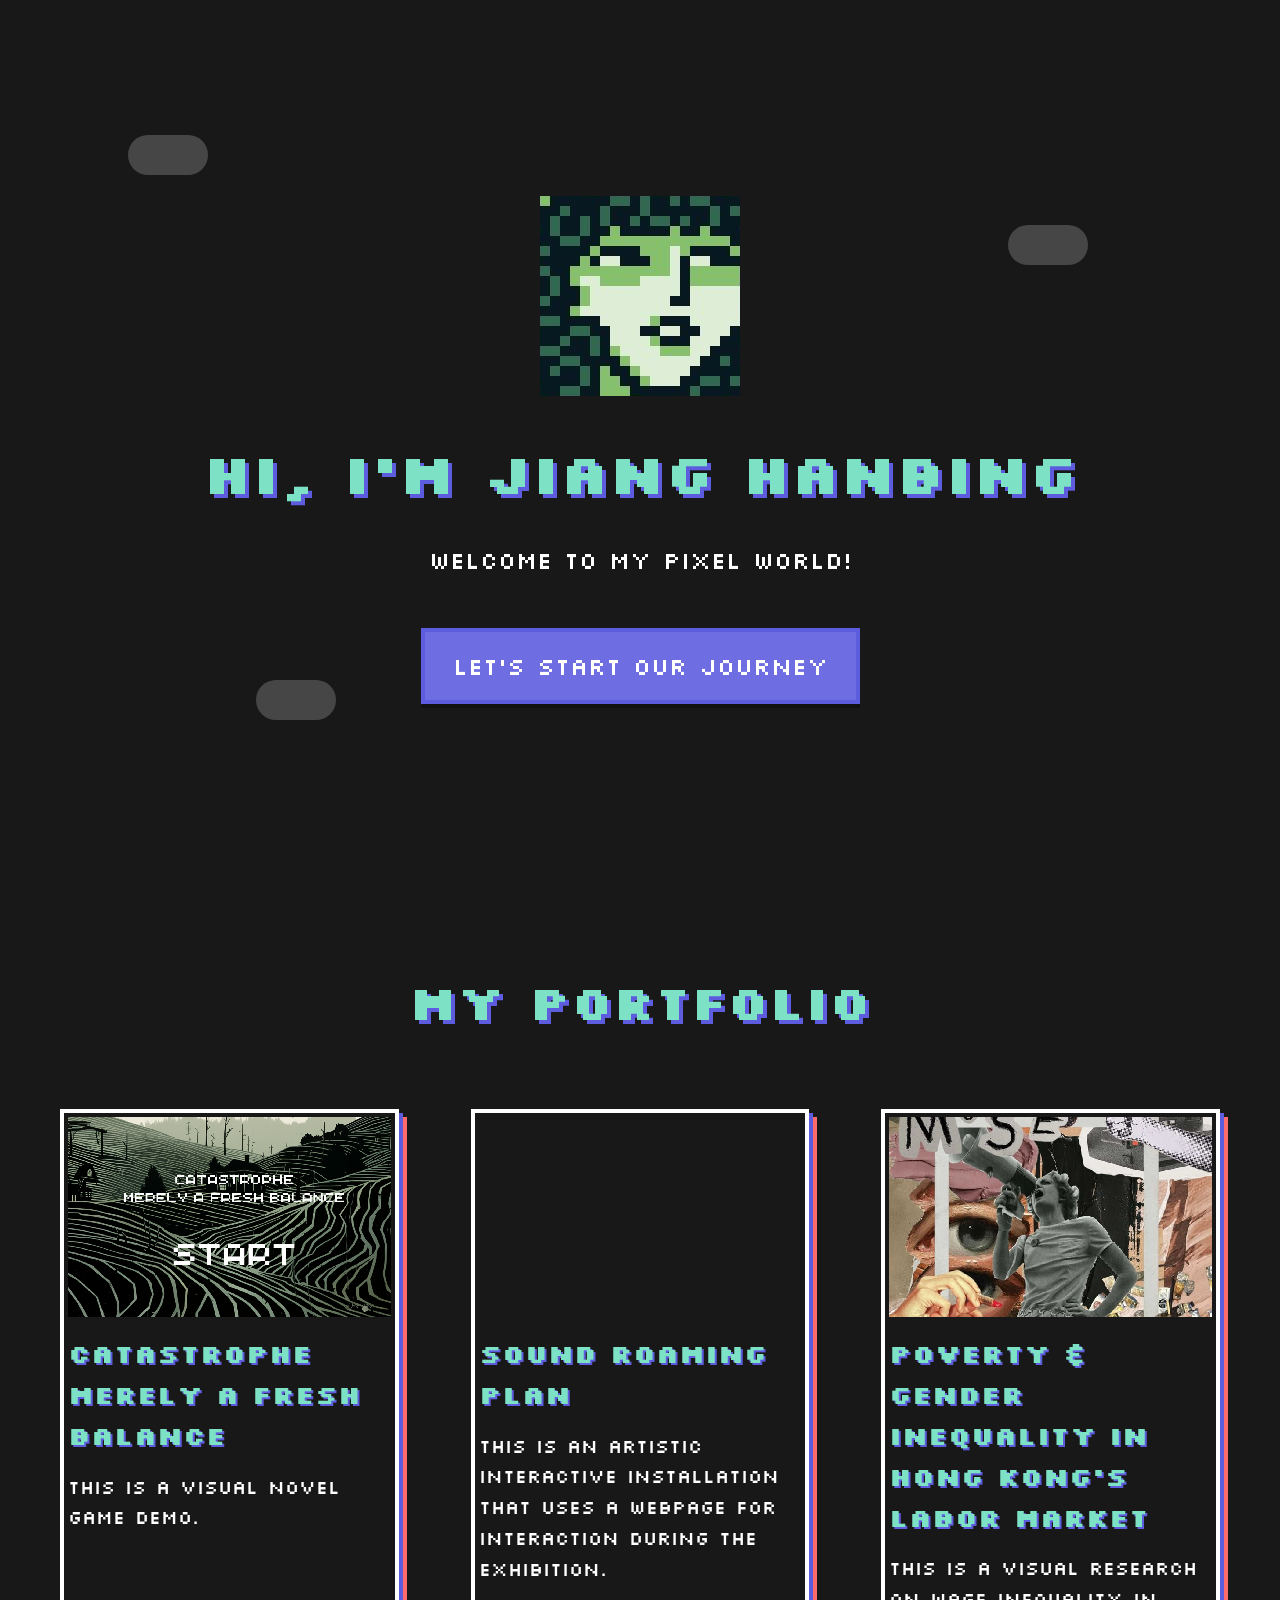
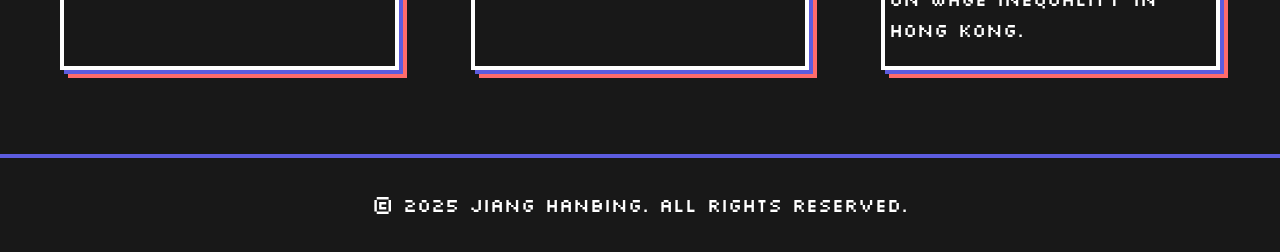
==== index.html @ 6e400071 "Add files via upload" ====
<!DOCTYPE html>
<html lang="en">
<head>
    <meta charset="UTF-8">
    <meta name="viewport" content="width=device-width, initial-scale=1.0">
    <title>JIANG Hanbing | Pixel Portfolio</title>
    <link href="https://fonts.googleapis.com/css2?family=VT323&family=Silkscreen&display=swap" rel="stylesheet">
    <style>
        /* Base Styles */
        :root {
            --primary: #5D5CDE;
            --secondary: #FF6B6B;
            --accent: #7DE1C5;
            --background: #181818;
            --text: #FFFFFF;
            --pixel-size: 4px;
        }
        
        * {
            margin: 0;
            padding: 0;
            box-sizing: border-box;
        }
        
        body {
            font-family: 'Silkscreen', 'VT323', cursive;
            background-color: var(--background);
            color: var(--text);
            line-height: 1.6;
            overflow-x: hidden;
        }
        
        /* Pixel Border */
        .pixel-border {
            position: relative;
            border: var(--pixel-size) solid var(--text);
            box-shadow: 
                var(--pixel-size) var(--pixel-size) 0 0 var(--primary),
                calc(var(--pixel-size) * 2) calc(var(--pixel-size) * 2) 0 0 var(--secondary);
            margin: 20px;
            padding: 20px;
        }
        
        /* Pixel Art Hero Section */
        .hero {
            min-height: 100vh;
            display: flex;
            flex-direction: column;
            justify-content: center;
            align-items: center;
            text-align: center;
            padding: 2rem;
            position: relative;
            overflow: hidden;
        }
        
        .hero::before {
            content: "";
            position: absolute;
            top: 0;
            left: 0;
            width: 100%;
            height: 100%;
            background-image: 
                linear-gradient(to right, var(--background) 1px, transparent 1px),
                linear-gradient(to bottom, var(--background) 1px, transparent 1px);
            background-size: 16px 16px;
            opacity: 0.2;
            z-index: -1;
        }
        
        .hero-title {
            font-size: 3.5rem;
            margin-bottom: 1.5rem;
            color: var(--accent);
            text-shadow: 4px 4px 0 var(--primary);
        }
        
        .hero-subtitle {
            font-size: 1.5rem;
            margin-bottom: 3rem;
            color: var(--text);
        }
        
        /* Pixel Art Button */
        .pixel-button {
            display: inline-block;
            padding: 1.2rem 2rem;
            font-family: 'Silkscreen', 'VT323', cursive;
            font-size: 1.5rem;
            color: var(--text);
            background-color: var(--primary);
            border: none;
            text-decoration: none;
            cursor: pointer;
            position: relative;
            transition: transform 0.1s;
        }
        
        .pixel-button::before {
            content: "";
            position: absolute;
            top: 4px;
            left: 4px;
            right: 4px;
            bottom: 4px;
            background-color: rgba(255, 255, 255, 0.1);
            z-index: 1;
        }
        
        .pixel-button::after {
            content: "";
            position: absolute;
            left: 0;
            top: 100%;
            width: 100%;
            height: 4px;
            background-color: rgba(0, 0, 0, 0.3);
        }
        
        .pixel-button:hover {
            transform: translateY(2px);
        }
        
        .pixel-button:active {
            transform: translateY(4px);
        }
        
        /* Character Sprite */
        .character {
            width: 200px;
            height: 200px;
            margin-bottom: 2rem;
            image-rendering: pixelated;
            background: url('image/image4.jpg') no-repeat center;  
            background-color: var(--secondary);
            display: flex;
            align-items: center;
            justify-content: center;
            color: var(--background);
            font-size: 0.8rem;
        }
        
        /* Portfolio Section */
        .portfolio {
            padding: 4rem 2rem;
            background-color: var(--background);
        }
        
        .portfolio-title {
            font-size: 3rem;
            text-align: center;
            margin-bottom: 3rem;
            color: var(--accent);
            text-shadow: 4px 4px 0 var(--primary);
        }
        
        .portfolio-grid {
            display: grid;
            grid-template-columns: repeat(auto-fill, minmax(280px, 1fr));
            gap: 2rem;
            max-width: 1200px;
            margin: 0 auto;
        }
        
        .portfolio-item {
            border: var(--pixel-size) solid var(--text);
            padding: var(--pixel-size);
            background-color: var(--background);
            transition: transform 0.2s;
        }
        
        .portfolio-item:hover {
            transform: scale(1.05);
        }
        
        .portfolio-image {
            width: 100%;
            height: 200px;
            background-color: var(--primary);
            margin-bottom: 1rem;
            image-rendering: pixelated;
            /* Replace with project images */
            display: flex;
            align-items: center;
            justify-content: center;
            color: var(--text);
            font-size: 0.8rem;
        }
        
        .portfolio-item h3 {
            font-size: 1.6rem;
            margin-bottom: 1rem;
            color: var(--accent);
            text-shadow: 2px 2px 0 var(--primary); 
        }
        
        .portfolio-item p {
            font-size: 1.2rem;
            margin-bottom: 1rem;
        }
        
        /* Responsive Styles */
        @media (max-width: 768px) {
            .hero-title {
                font-size: 2.2rem;
            }
            
            .hero-subtitle {
                font-size: 1.2rem;
            }
            
            .pixel-button {
                font-size: 1.2rem;
                padding: 0.8rem 1.2rem;
            }
            
            .portfolio-title {
                font-size: 2rem;
            }
            
            .portfolio-item h3 {
                font-size: 1.4rem;
            }
            
            .portfolio-item p {
                font-size: 1rem;
            }
        }
        
        /* Footer */
        footer { 
            text-align: center;
            padding: 2rem;
            font-size: 1.2rem;
            color: var(--text);
            border-top: var(--pixel-size) solid var(--primary);
        }
        
        /* Pixel Art Decorations */
        .pixel-cloud {
            position: absolute;
            width: 80px;
            height: 40px;
            background-color: rgba(255, 255, 255, 0.2);
            border-radius: 20px;
        }
        
        .cloud1 {
            top: 15%;
            left: 10%;
            animation: float 15s linear infinite;
        }
        
        .cloud2 {
            top: 25%;
            right: 15%;
            animation: float 18s linear infinite reverse;
        }
        
        .cloud3 {
            bottom: 20%;
            left: 20%;
            animation: float 20s linear infinite;
        }
        
        @keyframes float {
            0% { transform: translateX(0); }
            50% { transform: translateX(100px); }
            100% { transform: translateX(0); }
        }
    </style>
</head>
<body>
    <main>
        <!-- Hero Section -->
        <section class="hero">
            <div class="pixel-cloud cloud1"></div>
            <div class="pixel-cloud cloud2"></div>
            <div class="pixel-cloud cloud3"></div>
            <div class="character"></div>
            
            <h1 class="hero-title">Hi, I'm JIANG Hanbing</h1>
            <p class="hero-subtitle">Welcome to my pixel world!</p>
            
            <a href="#portfolio" class="pixel-button">Let's start our journey</a>
        </section>
        
        <!-- Portfolio Section -->
        <section id="portfolio" class="portfolio">
            <h2 class="portfolio-title">My Portfolio</h2>
            
            <div class="portfolio-grid">
                <!-- Portfolio Item 1 -->
                <a href="project1.html" class="portfolio-item pixel-border" style="display:block; text-decoration:none; color:inherit;">
                    <div class="portfolio-image" style="background: url('image/image1.png') no-repeat center; background-size: cover;"></div>
                    <h3>Catastrophe Merely a fresh balance</h3>
                    <p>This is a visual novel game demo.</p>
                </a>
                
                <!-- Portfolio Item 2 -->
                <a href="project2.html" class="portfolio-item pixel-border" style="display:block; text-decoration:none; color:inherit;">
                    <div class="portfolio-image" style="background: url('image/image2.jpg') no-repeat center; background-size: cover;"></div>
                    <h3>Sound Roaming Plan</h3>
                    <p>This is an artistic interactive installation that uses a webpage for interaction during the exhibition.</p>
                </a>
                
                <!-- Portfolio Item 3 -->
                <a href="project3.html" class="portfolio-item pixel-border" style="display:block; text-decoration:none; color:inherit;">
                    <div class="portfolio-image" style="background: url('image/image6.jpg') no-repeat center; background-size: cover;"></div>
                    <h3>Poverty & Gender Inequality in Hong Kong's Labor Market</h3>
                    <p>This is a visual research on wage inequality in Hong Kong.</p>
                </a>
            </div>
        </section>
        
        <!-- Footer -->
        <footer>
            <p>&copy; 2025 JIANG Hanbing. All rights reserved.</p>
        </footer>
    </main>
</body>
</html>
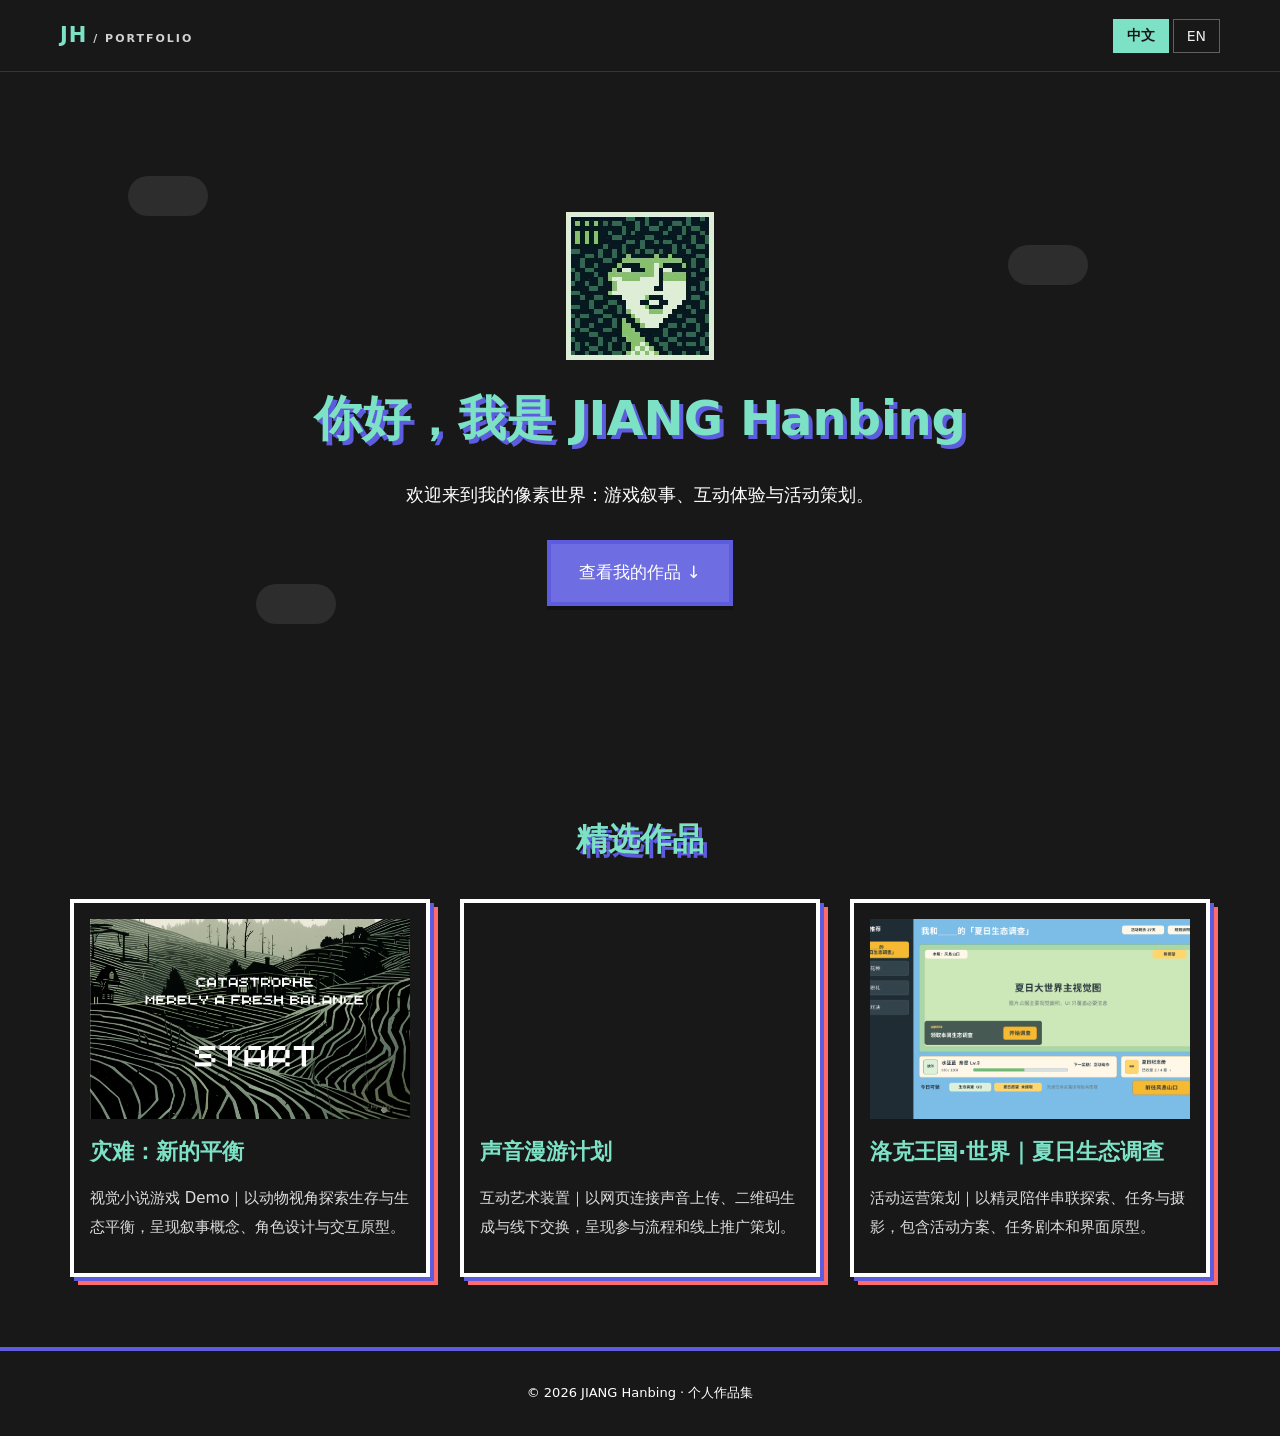
==== commit 0fe60136: "Add files via upload" ====
--- a/index.html
+++ b/index.html
@@ -1,10 +1,9 @@
 <!DOCTYPE html>
-<html lang="en">
+<html lang="zh-Hans">
 <head>
     <meta charset="UTF-8">
     <meta name="viewport" content="width=device-width, initial-scale=1.0">
-    <title>JIANG Hanbing | Pixel Portfolio</title>
-    <link href="https://fonts.googleapis.com/css2?family=VT323&family=Silkscreen&display=swap" rel="stylesheet">
+    <title data-zh="JIANG Hanbing｜个人作品集" data-en="JIANG Hanbing | Pixel Portfolio" >JIANG Hanbing｜个人作品集</title>
     <style>
         /* Base Styles */
         :root {
@@ -270,8 +269,11 @@
             100% { transform: translateX(0); }
         }
     </style>
+<link rel="stylesheet" href="localization.css">
+<script src="language.js" defer></script>
 </head>
 <body>
+<nav class="language-nav" aria-label="Language / 语言"><a class="brand" href="index.html">JH<span> / PORTFOLIO</span></a><div class="language-controls"><button type="button" data-language="zh" aria-pressed="true">中文</button><button type="button" data-language="en" aria-pressed="false">EN</button></div></nav>
     <main>
         <!-- Hero Section -->
         <section class="hero">
@@ -280,43 +282,43 @@
             <div class="pixel-cloud cloud3"></div>
             <div class="character"></div>
             
-            <h1 class="hero-title">Hi, I'm JIANG Hanbing</h1>
-            <p class="hero-subtitle">Welcome to my pixel world!</p>
-            
-            <a href="#portfolio" class="pixel-button">Let's start our journey</a>
+            <h1 data-zh="你好，我是 JIANG Hanbing" data-en="Hi, I&#x27;m JIANG Hanbing"  class="hero-title">你好，我是 JIANG Hanbing</h1>
+            <p data-zh="欢迎来到我的像素世界：游戏叙事、互动体验与活动策划。" data-en="Welcome to my pixel world!"  class="hero-subtitle">欢迎来到我的像素世界：游戏叙事、互动体验与活动策划。</p>
+            
+            <a data-zh="查看我的作品 ↓" data-en="Let&#x27;s start our journey"  href="#portfolio" class="pixel-button">查看我的作品 ↓</a>
         </section>
         
         <!-- Portfolio Section -->
         <section id="portfolio" class="portfolio">
-            <h2 class="portfolio-title">My Portfolio</h2>
+            <h2 data-zh="精选作品" data-en="My Portfolio"  class="portfolio-title">精选作品</h2>
             
             <div class="portfolio-grid">
                 <!-- Portfolio Item 1 -->
                 <a href="project1.html" class="portfolio-item pixel-border" style="display:block; text-decoration:none; color:inherit;">
                     <div class="portfolio-image" style="background: url('image/image1.png') no-repeat center; background-size: cover;"></div>
-                    <h3>Catastrophe Merely a fresh balance</h3>
-                    <p>This is a visual novel game demo.</p>
+                    <h3 data-zh="灾难：新的平衡" data-en="Catastrophe Merely a fresh balance" >灾难：新的平衡</h3>
+                    <p data-zh="视觉小说游戏 Demo｜以动物视角探索生存与生态平衡，呈现叙事概念、角色设计与交互原型。" data-en="This is a visual novel game demo." >视觉小说游戏 Demo｜以动物视角探索生存与生态平衡，呈现叙事概念、角色设计与交互原型。</p>
                 </a>
                 
                 <!-- Portfolio Item 2 -->
                 <a href="project2.html" class="portfolio-item pixel-border" style="display:block; text-decoration:none; color:inherit;">
                     <div class="portfolio-image" style="background: url('image/image2.jpg') no-repeat center; background-size: cover;"></div>
-                    <h3>Sound Roaming Plan</h3>
-                    <p>This is an artistic interactive installation that uses a webpage for interaction during the exhibition.</p>
+                    <h3 data-zh="声音漫游计划" data-en="Sound Roaming Plan" >声音漫游计划</h3>
+                    <p data-zh="互动艺术装置｜以网页连接声音上传、二维码生成与线下交换，呈现参与流程和线上推广策划。" data-en="This is an artistic interactive installation that uses a webpage for interaction during the exhibition." >互动艺术装置｜以网页连接声音上传、二维码生成与线下交换，呈现参与流程和线上推广策划。</p>
                 </a>
                 
                 <!-- Portfolio Item 3 -->
                 <a href="project3.html" class="portfolio-item pixel-border" style="display:block; text-decoration:none; color:inherit;">
-                    <div class="portfolio-image" style="background: url('image/image6.jpg') no-repeat center; background-size: cover;"></div>
-                    <h3>Poverty & Gender Inequality in Hong Kong's Labor Market</h3>
-                    <p>This is a visual research on wage inequality in Hong Kong.</p>
+                    <div class="portfolio-image" style="background: url('assets/roco/event-overview.png') no-repeat center; background-size: cover;"></div>
+                    <h3 data-zh="洛克王国·世界｜夏日生态调查" data-en="Roco Kingdom: World | Summer Ecology Survey" >洛克王国·世界｜夏日生态调查</h3>
+                    <p data-zh="活动运营策划｜以精灵陪伴串联探索、任务与摄影，包含活动方案、任务剧本和界面原型。" data-en="Live-ops concept | Companion-led exploration, quests and photography, with an event plan, quest script and UI wireframes." >活动运营策划｜以精灵陪伴串联探索、任务与摄影，包含活动方案、任务剧本和界面原型。</p>
                 </a>
             </div>
         </section>
         
         <!-- Footer -->
         <footer>
-            <p>&copy; 2025 JIANG Hanbing. All rights reserved.</p>
+            <p data-zh="© 2026 JIANG Hanbing · 个人作品集" data-en="© 2025 JIANG Hanbing. All rights reserved." >© 2026 JIANG Hanbing · 个人作品集</p>
         </footer>
     </main>
 </body>
--- a/localization.css
+++ b/localization.css
@@ -0,0 +1,15 @@
+
+:root { color-scheme: dark; }
+body, button, .pixel-button, .back-button, .pixel-button-link, .nav-button, .video-link {font-family: "Microsoft YaHei", "PingFang SC", "Noto Sans CJK SC", system-ui, sans-serif;}
+html {scroll-behavior:smooth;scroll-padding-top:90px;}
+body {overflow-wrap:break-word;}
+.language-nav{height:72px;padding:0 max(24px,calc((100vw - 1160px)/2));display:flex;align-items:center;justify-content:space-between;background:#181818;border-bottom:1px solid #353535;position:relative;z-index:10;gap:12px;}
+.brand{text-decoration:none;color:#7de1c5;font-weight:800;font-size:21px;white-space:nowrap;letter-spacing:1px;}.brand span{font-size:11px;color:#d2d2d2;letter-spacing:2px;}
+.language-controls{display:flex;gap:4px;}.language-controls button{border:1px solid #606060;background:transparent;color:#eee;padding:7px 13px;cursor:pointer;font-size:14px;}.language-controls button[aria-pressed="true"]{background:#7de1c5;color:#161616;border-color:#7de1c5;font-weight:700;}
+a:focus-visible,button:focus-visible,summary:focus-visible {outline:3px solid #ffd56a;outline-offset:5px;}
+.hero{min-height:630px;min-height:min(690px,calc(100svh - 72px));padding:44px 24px 60px;}.hero-title{font-size:clamp(28px,4vw,48px);line-height:1.45;}.hero-subtitle{font-size:18px;max-width:680px;line-height:1.9;margin-bottom:28px;}.hero .character{width:148px;height:148px;background-size:cover;margin-bottom:24px;}.hero .pixel-button{font-size:17px;}.pixel-cloud{pointer-events:none;opacity:.45;}
+.portfolio{padding:52px 24px 70px;}.portfolio-title{font-size:32px;margin-bottom:34px;}.portfolio-grid{grid-template-columns:repeat(3,minmax(0,1fr));gap:30px;max-width:1140px;}.portfolio-item.pixel-border{margin:0;padding:16px;}.portfolio-item h3{font-size:22px;line-height:1.5;text-shadow:none;}.portfolio-item p{font-size:15px;line-height:1.9;color:#ddd;}.portfolio-image{height:auto;aspect-ratio:16/10;image-rendering:auto;}.portfolio-item:hover{transform:translateY(-5px);}
+.project-title,.page-title{font-size:clamp(28px,4vw,44px);line-height:1.45;letter-spacing:0;text-transform:none;}.section-title{font-size:28px;text-transform:none;letter-spacing:0;}.project-info p,.description-text,.process-text{font-size:17px;line-height:1.95;}.project-info h2{font-size:25px;}.subtitle{font-size:18px;}.back-button,.nav-button,.pixel-button-link,.video-link{font-size:16px;}.project-container,.process-container{width:100%;}.button-container{gap:16px;flex-wrap:wrap;}img{max-width:100%;}footer{font-size:13px;}
+.case-header{max-width:1160px;margin:auto;padding:42px 24px 28px;border:0;text-align:left;}.case-header .backlink{color:#bbb;font-size:14px;text-decoration:none;}.eyebrow{font-size:12px;letter-spacing:2px;color:#7de1c5;margin:34px 0 16px;}.case-header h1{font-size:clamp(32px,4.7vw,56px);line-height:1.3;color:#7de1c5;margin-bottom:20px;}.case-header .lede{max-width:810px;font-size:19px;line-height:1.9;color:#dedede;}.case-meta{display:flex;gap:10px;flex-wrap:wrap;margin:23px 0;}.case-meta span{border:1px solid #525252;font-size:12px;padding:7px 12px;color:#ddd;}.case-actions{display:flex;gap:12px;flex-wrap:wrap;margin:24px 0;}.case-actions a{display:inline-block;padding:12px 19px;text-decoration:none;background:#5d5cde;color:white;border:2px solid #8a89ed;font-size:15px;}.case-actions a.secondary{background:transparent;border-color:#666;}.case-main{max-width:1160px;margin:auto;padding:0 24px 70px;}.case-cover{margin:12px 0 45px;border:1px solid #555;padding:12px;background:#222;}.case-cover img{display:block;width:100%;height:auto;}.case-cover figcaption,.prototype-grid figcaption{font-size:13px;color:#bbb;margin:12px 3px 4px;line-height:1.7;}.case-section{border-top:1px solid #414141;padding:34px 0 14px;margin-top:24px;}.case-section h2{font-size:29px;color:#f4f4f4;margin-bottom:23px;line-height:1.5;}.case-section h2 small{color:#7de1c5;font-size:14px;margin-right:15px;}.case-section p{font-size:16px;line-height:1.95;color:#ddd;max-width:900px;margin-bottom:18px;}.case-grid{display:grid;grid-template-columns:repeat(3,minmax(0,1fr));gap:18px;}.case-card{background:#232323;padding:24px;border:1px solid #4b4b4b;}.case-card h3{font-size:18px;color:#7de1c5;margin-bottom:12px;line-height:1.6;}.case-card p{font-size:15px;margin:0;}.steps{list-style:none;display:grid;grid-template-columns:repeat(4,minmax(0,1fr));gap:16px;counter-reset:steps;}.steps li{counter-increment:steps;border-top:3px solid #7de1c5;padding-top:17px;}.steps li:before{content:"0" counter(steps);font-size:13px;color:#8b8adf;}.steps h3{font-size:17px;margin:8px 0 10px;}.steps p{font-size:15px;}.quote{padding:24px 28px;border-left:4px solid #7de1c5;background:#232323;color:#f2e3a0;font-size:23px;margin:24px 0;line-height:1.8;}.prototype-grid{display:grid;grid-template-columns:1fr 1fr;gap:20px;}.prototype-grid figure{margin:0;min-width:0;}.prototype-grid img{width:100%;display:block;}.metrics{padding:23px;border:1px solid #565656;background:#24242b;margin:20px 0;}.metrics p{margin:0;}.script-body{max-width:850px;margin:auto;padding:40px 24px;}.script-body p{line-height:1.95;margin-bottom:16px;font-size:16px;}.script-body h1{color:#7de1c5;font-size:32px;margin:20px 0;}.script-body h2{margin:36px 0 20px;color:#7de1c5;font-size:23px;}
+@media(max-width:760px){.portfolio-grid,.case-grid,.steps,.prototype-grid{grid-template-columns:1fr;}.hero{min-height:540px;}.hero-title{font-size:29px;}.hero-subtitle{font-size:16px;}.character{flex-shrink:0;}.portfolio-item h3{font-size:22px;}.project-info{padding:21px;}.project-container,.process-container{padding:24px;}.case-header{padding-top:26px;}.case-header .lede{font-size:17px;}.case-section h2{font-size:25px;}.case-cover{padding:5px;}.language-nav{padding:0 20px;}.case-actions a{flex:1 1 160px;text-align:center;}.steps{gap:23px;}.case-section{margin-top:16px;}.case-meta{gap:7px;}}
+@media(prefers-reduced-motion:reduce){*,*:before,*:after{animation:none!important;transition:none!important;scroll-behavior:auto!important;}}
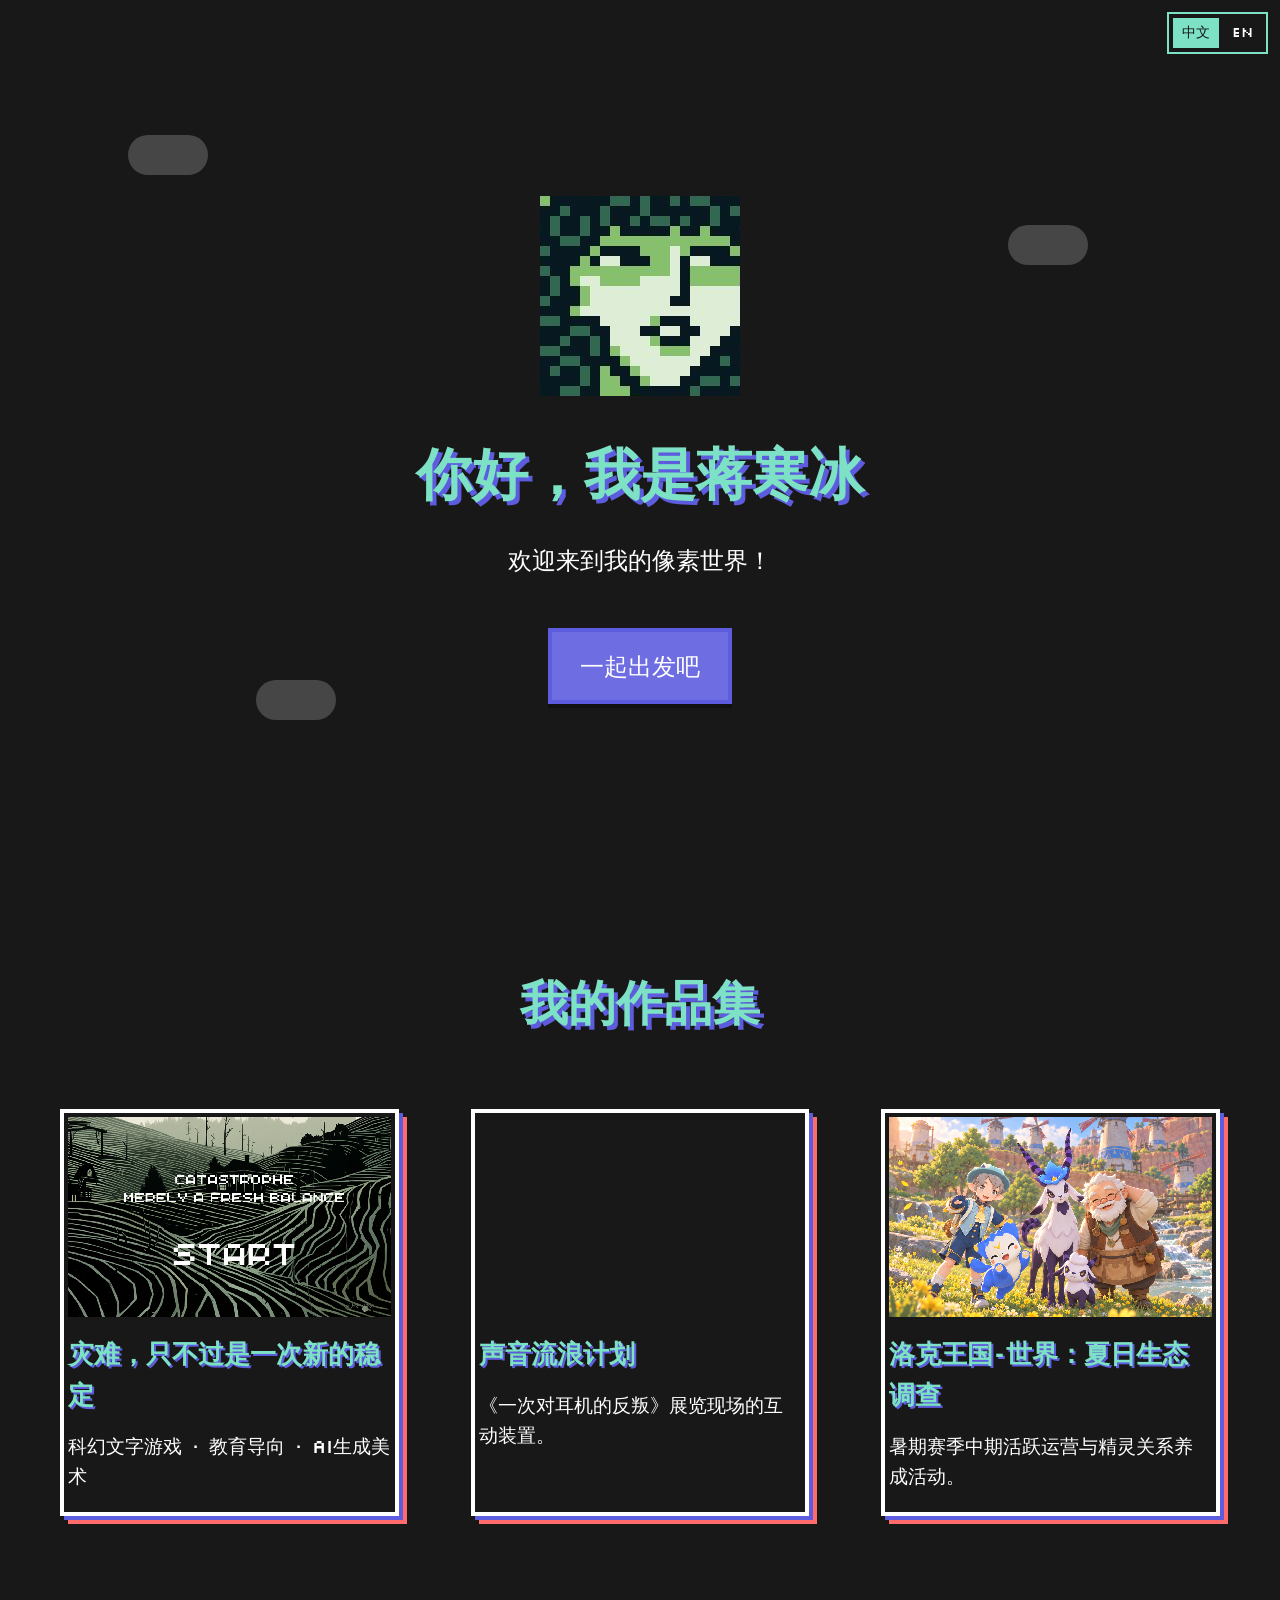
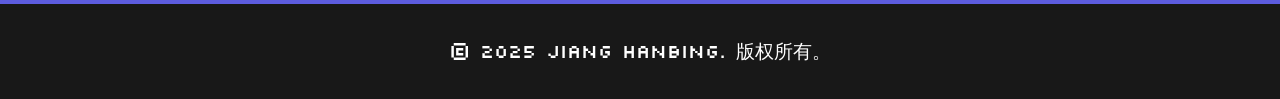
==== commit 331dfa6d: "Restore pixel portfolio and link Roco case study" ====
--- a/index.html
+++ b/index.html
@@ -1,9 +1,10 @@
 <!DOCTYPE html>
-<html lang="zh-Hans">
+<html lang="en">
 <head>
     <meta charset="UTF-8">
     <meta name="viewport" content="width=device-width, initial-scale=1.0">
-    <title data-zh="JIANG Hanbing｜个人作品集" data-en="JIANG Hanbing | Pixel Portfolio" >JIANG Hanbing｜个人作品集</title>
+    <title data-zh="JIANG Hanbing｜个人作品集">JIANG Hanbing | Pixel Portfolio</title>
+    <link href="https://fonts.googleapis.com/css2?family=VT323&family=Silkscreen&display=swap" rel="stylesheet">
     <style>
         /* Base Styles */
         :root {
@@ -269,11 +270,11 @@
             100% { transform: translateX(0); }
         }
     </style>
-<link rel="stylesheet" href="localization.css">
-<script src="language.js" defer></script>
+<link rel="stylesheet" href="language-only.css">
+<script src="language-only.js" defer></script>
 </head>
-<body>
-<nav class="language-nav" aria-label="Language / 语言"><a class="brand" href="index.html">JH<span> / PORTFOLIO</span></a><div class="language-controls"><button type="button" data-language="zh" aria-pressed="true">中文</button><button type="button" data-language="en" aria-pressed="false">EN</button></div></nav>
+<body class="portfolio-home">
+<div class="language-switch" role="group" aria-label="选择语言 / Choose language"><button type="button" data-language="zh" aria-pressed="false">中文</button><button type="button" data-language="en" aria-pressed="true">EN</button></div>
     <main>
         <!-- Hero Section -->
         <section class="hero">
@@ -282,43 +283,43 @@
             <div class="pixel-cloud cloud3"></div>
             <div class="character"></div>
             
-            <h1 data-zh="你好，我是 JIANG Hanbing" data-en="Hi, I&#x27;m JIANG Hanbing"  class="hero-title">你好，我是 JIANG Hanbing</h1>
-            <p data-zh="欢迎来到我的像素世界：游戏叙事、互动体验与活动策划。" data-en="Welcome to my pixel world!"  class="hero-subtitle">欢迎来到我的像素世界：游戏叙事、互动体验与活动策划。</p>
-            
-            <a data-zh="查看我的作品 ↓" data-en="Let&#x27;s start our journey"  href="#portfolio" class="pixel-button">查看我的作品 ↓</a>
+            <h1 class="hero-title" data-zh="你好，我是蒋寒冰">Hi, I'm JIANG Hanbing</h1>
+            <p class="hero-subtitle" data-zh="欢迎来到我的像素世界！">Welcome to my pixel world!</p>
+            
+            <a href="#portfolio" class="pixel-button" data-zh="一起出发吧">Let's start our journey</a>
         </section>
         
         <!-- Portfolio Section -->
         <section id="portfolio" class="portfolio">
-            <h2 data-zh="精选作品" data-en="My Portfolio"  class="portfolio-title">精选作品</h2>
+            <h2 class="portfolio-title" data-zh="我的作品集">My Portfolio</h2>
             
             <div class="portfolio-grid">
                 <!-- Portfolio Item 1 -->
                 <a href="project1.html" class="portfolio-item pixel-border" style="display:block; text-decoration:none; color:inherit;">
                     <div class="portfolio-image" style="background: url('image/image1.png') no-repeat center; background-size: cover;"></div>
-                    <h3 data-zh="灾难：新的平衡" data-en="Catastrophe Merely a fresh balance" >灾难：新的平衡</h3>
-                    <p data-zh="视觉小说游戏 Demo｜以动物视角探索生存与生态平衡，呈现叙事概念、角色设计与交互原型。" data-en="This is a visual novel game demo." >视觉小说游戏 Demo｜以动物视角探索生存与生态平衡，呈现叙事概念、角色设计与交互原型。</p>
+                    <h3 data-zh="灾难，只不过是一次新的稳定">Catastrophe Merely a fresh balance</h3>
+                    <p data-zh="科幻文字游戏 · 教育导向 · AI生成美术">This is a visual novel game demo.</p>
                 </a>
                 
                 <!-- Portfolio Item 2 -->
                 <a href="project2.html" class="portfolio-item pixel-border" style="display:block; text-decoration:none; color:inherit;">
                     <div class="portfolio-image" style="background: url('image/image2.jpg') no-repeat center; background-size: cover;"></div>
-                    <h3 data-zh="声音漫游计划" data-en="Sound Roaming Plan" >声音漫游计划</h3>
-                    <p data-zh="互动艺术装置｜以网页连接声音上传、二维码生成与线下交换，呈现参与流程和线上推广策划。" data-en="This is an artistic interactive installation that uses a webpage for interaction during the exhibition." >互动艺术装置｜以网页连接声音上传、二维码生成与线下交换，呈现参与流程和线上推广策划。</p>
+                    <h3 data-zh="声音流浪计划">Sound Roaming Plan</h3>
+                    <p data-zh="《一次对耳机的反叛》展览现场的互动装置。">This is an artistic interactive installation that uses a webpage for interaction during the exhibition.</p>
                 </a>
                 
                 <!-- Portfolio Item 3 -->
-                <a href="project3.html" class="portfolio-item pixel-border" style="display:block; text-decoration:none; color:inherit;">
-                    <div class="portfolio-image" style="background: url('assets/roco/event-overview.png') no-repeat center; background-size: cover;"></div>
-                    <h3 data-zh="洛克王国·世界｜夏日生态调查" data-en="Roco Kingdom: World | Summer Ecology Survey" >洛克王国·世界｜夏日生态调查</h3>
-                    <p data-zh="活动运营策划｜以精灵陪伴串联探索、任务与摄影，包含活动方案、任务剧本和界面原型。" data-en="Live-ops concept | Companion-led exploration, quests and photography, with an event plan, quest script and UI wireframes." >活动运营策划｜以精灵陪伴串联探索、任务与摄影，包含活动方案、任务剧本和界面原型。</p>
+                <a href="roco-preview/index.html" class="portfolio-item pixel-border" style="display:block; text-decoration:none; color:inherit;">
+                    <div class="portfolio-image" style="background: url('roco-preview/assets/summer-photo.png') no-repeat center; background-size: cover;"></div>
+                    <h3 data-zh="洛克王国·世界：夏日生态调查">Roco Kingdom: Summer Ecology Survey</h3>
+                    <p data-zh="暑期赛季中期活跃运营与精灵关系养成活动。">A live-ops concept for companion bonding and open-world exploration.</p>
                 </a>
             </div>
         </section>
         
         <!-- Footer -->
         <footer>
-            <p data-zh="© 2026 JIANG Hanbing · 个人作品集" data-en="© 2025 JIANG Hanbing. All rights reserved." >© 2026 JIANG Hanbing · 个人作品集</p>
+            <p data-zh="© 2025 JIANG Hanbing. 版权所有。">&copy; 2025 JIANG Hanbing. All rights reserved.</p>
         </footer>
     </main>
 </body>
--- a/language-only.css
+++ b/language-only.css
@@ -0,0 +1,9 @@
+/* Only the added language control is styled. Original site styles are untouched. */
+.language-switch{position:fixed;top:12px;right:12px;z-index:1000;display:flex;gap:4px;padding:4px;background:#181818;border:2px solid #7de1c5;}
+.language-switch button{font-family:inherit;font-size:14px;line-height:1.4;padding:5px 9px;background:transparent;color:#fff;border:0;cursor:pointer;}
+.language-switch button[aria-pressed="true"]{background:#7de1c5;color:#181818;}
+.language-switch button:focus-visible{outline:2px solid #ff6b6b;outline-offset:2px;}
+html[lang="zh-Hans"] [data-zh]{white-space:pre-line;}
+/* Chinese uses a clear sans-serif blackface; the original pixel fonts remain for English. */
+html[lang="zh-Hans"] body{font-family:'Silkscreen','VT323','Microsoft YaHei',sans-serif;}
+html body.portfolio-home,body.portfolio-home .pixel-button,body.portfolio-home button{font-family:'Silkscreen','VT323','SimHei','Microsoft YaHei','PingFang SC',sans-serif;}
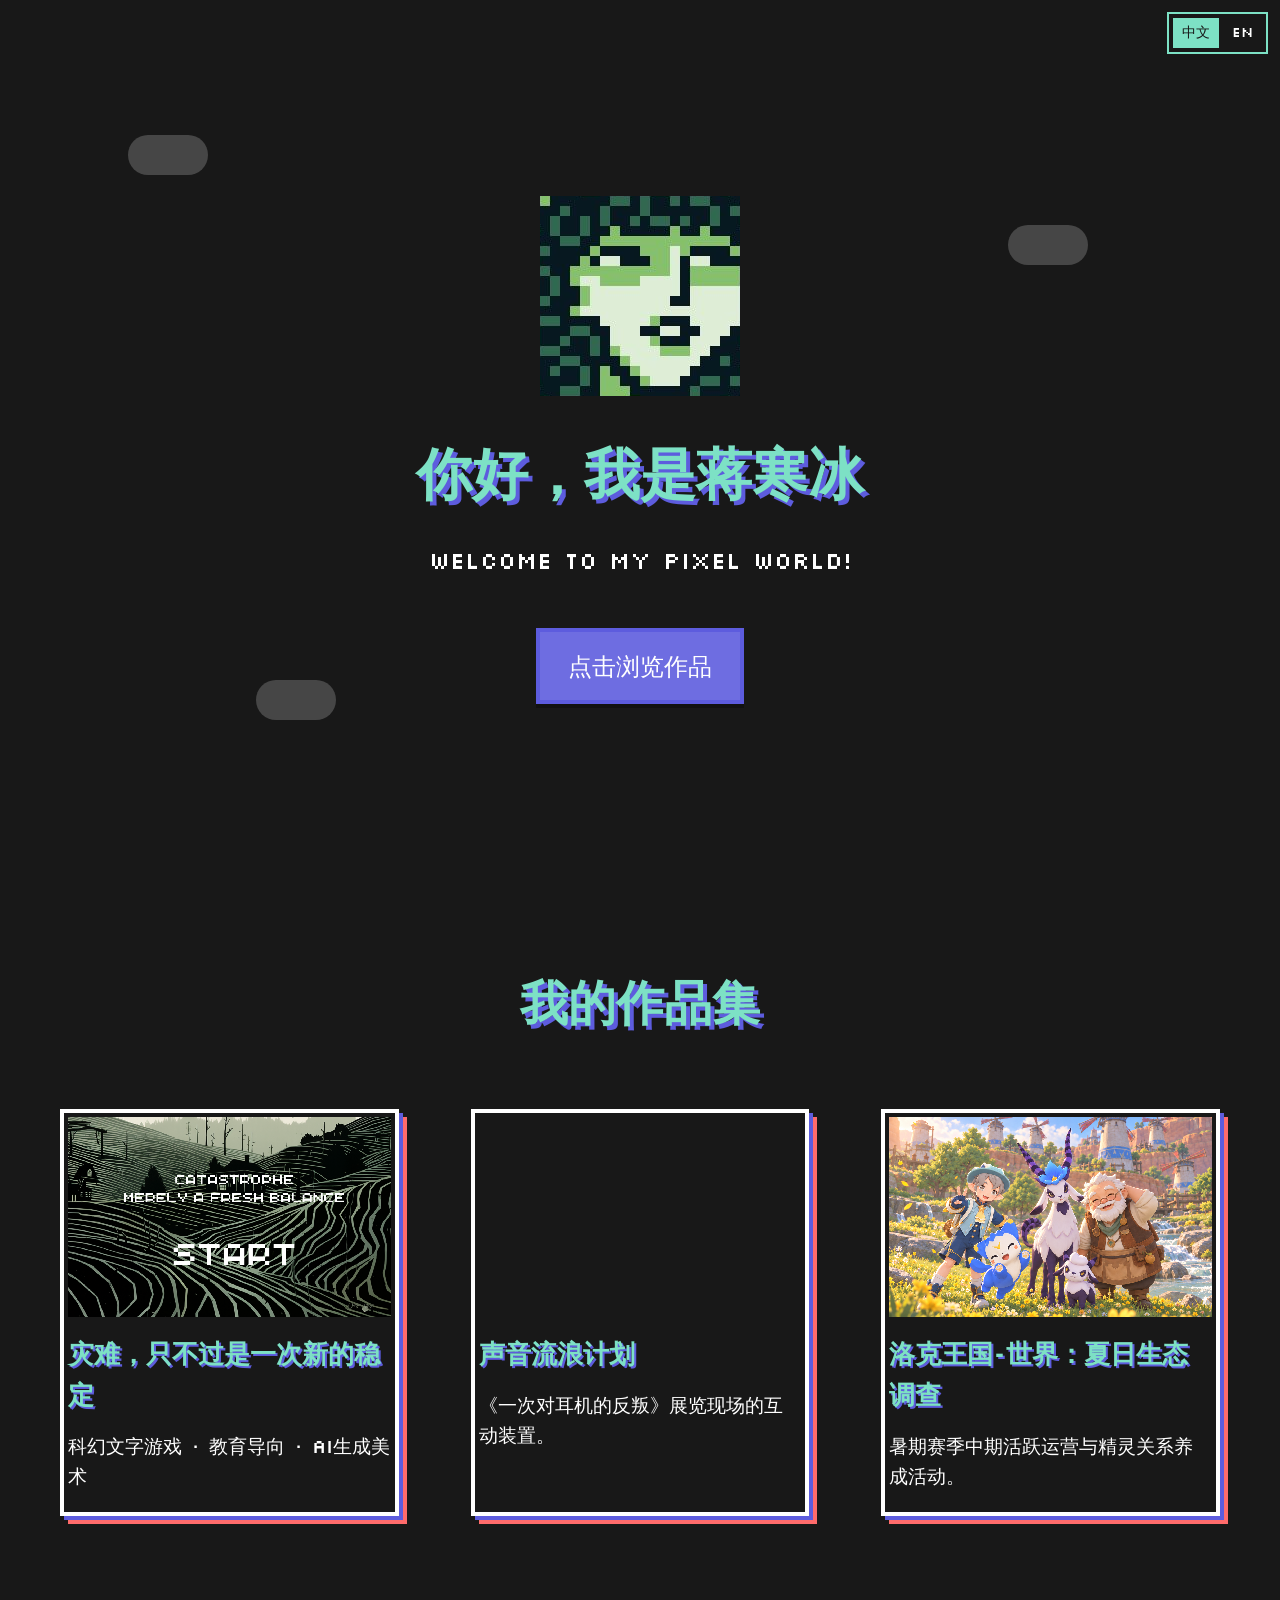
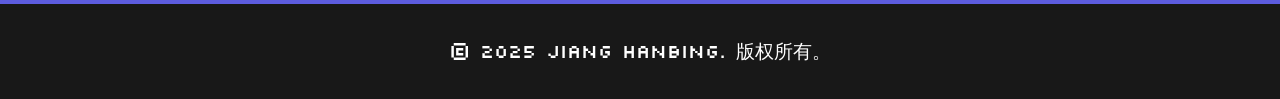
==== commit e89b106b: "Fix HTML encoding issues in index.html" ====
--- a/index.html
+++ b/index.html
@@ -284,9 +284,9 @@
             <div class="character"></div>
             
             <h1 class="hero-title" data-zh="你好，我是蒋寒冰">Hi, I'm JIANG Hanbing</h1>
-            <p class="hero-subtitle" data-zh="欢迎来到我的像素世界！">Welcome to my pixel world!</p>
-            
-            <a href="#portfolio" class="pixel-button" data-zh="一起出发吧">Let's start our journey</a>
+            <p class="hero-subtitle" data-zh="Welcome to my pixel world!">Welcome to my pixel world!</p>
+            
+            <a href="#portfolio" class="pixel-button" data-zh="点击浏览作品">Let's start our journey</a>
         </section>
         
         <!-- Portfolio Section -->
@@ -323,4 +323,4 @@
         </footer>
     </main>
 </body>
-</html>+</html>
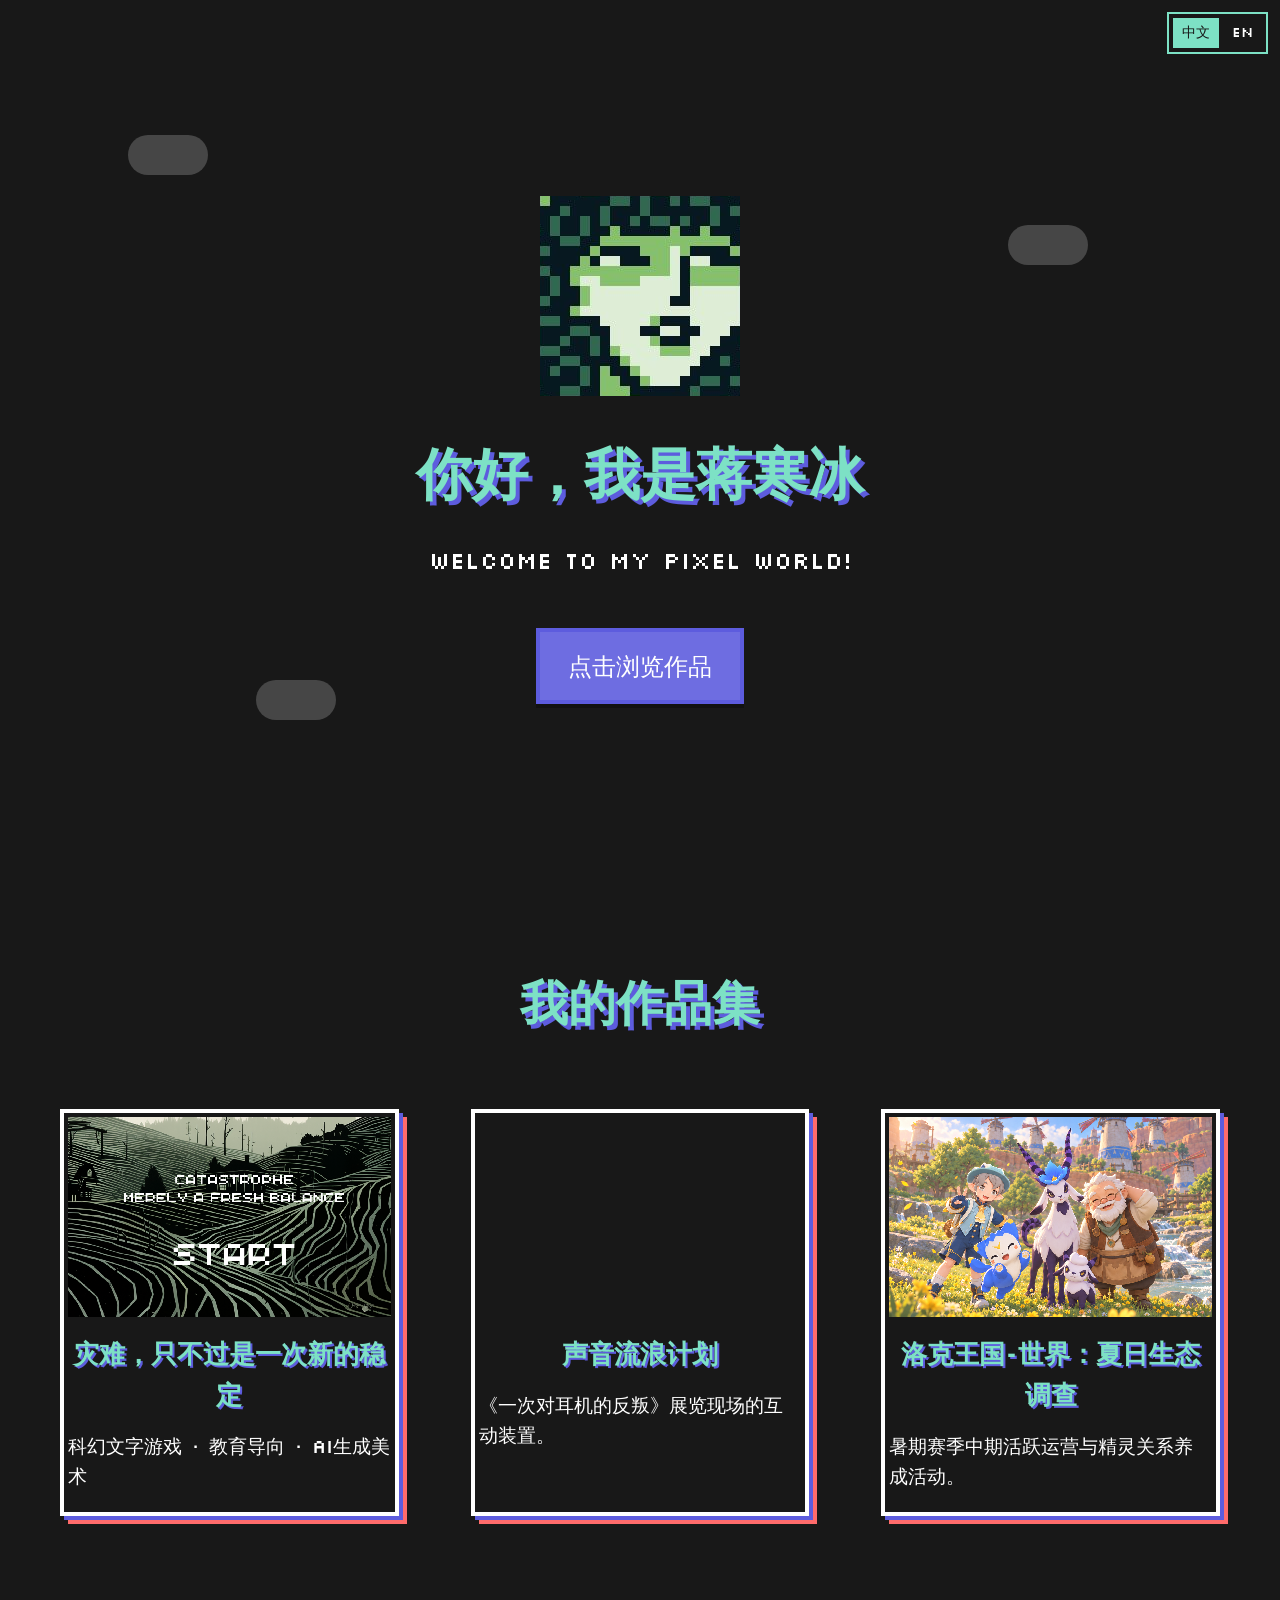
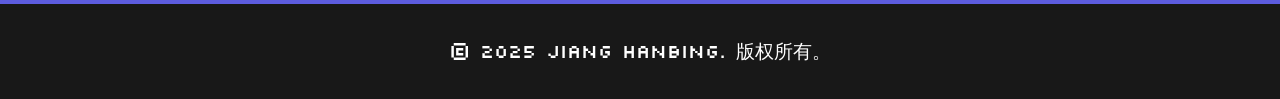
==== commit 518e9811: "Center portfolio project titles" ====
--- a/index.html
+++ b/index.html
@@ -189,6 +189,7 @@
         }
         
         .portfolio-item h3 {
+            text-align: center;
             font-size: 1.6rem;
             margin-bottom: 1rem;
             color: var(--accent);
